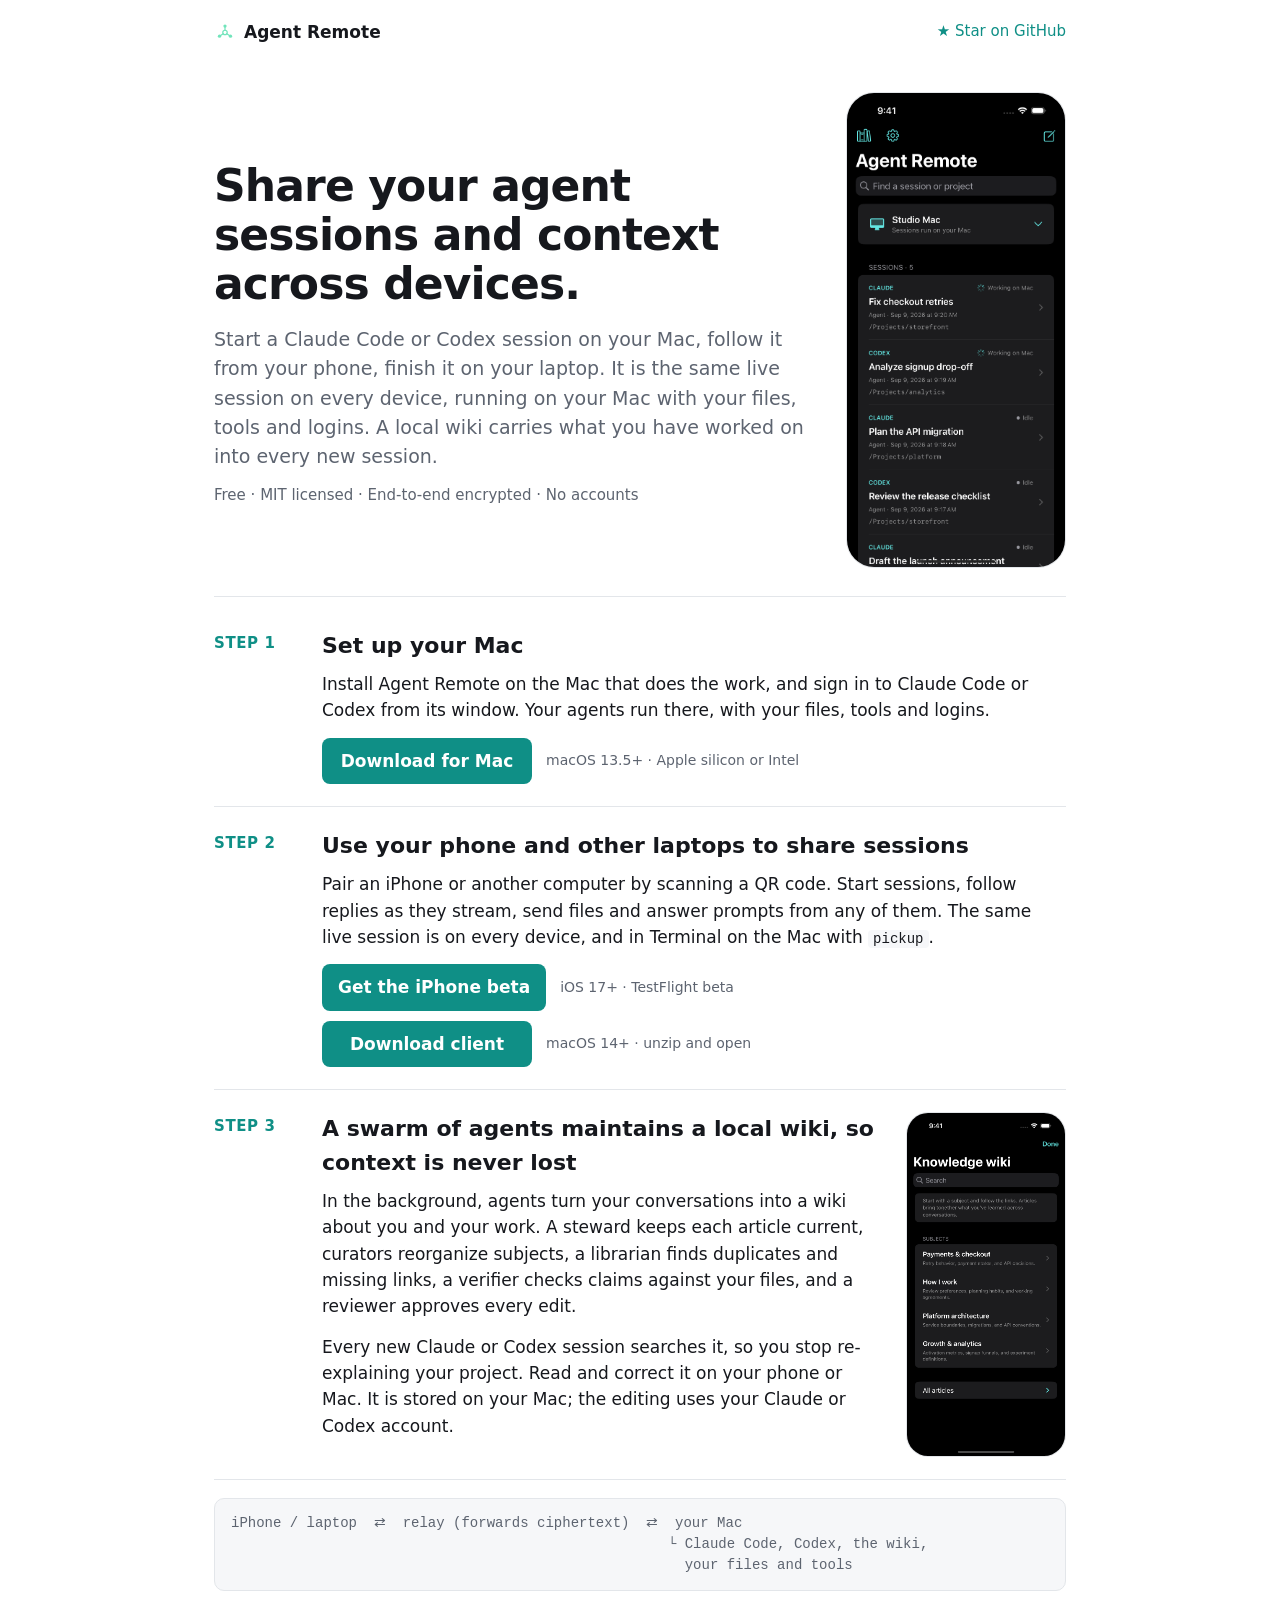
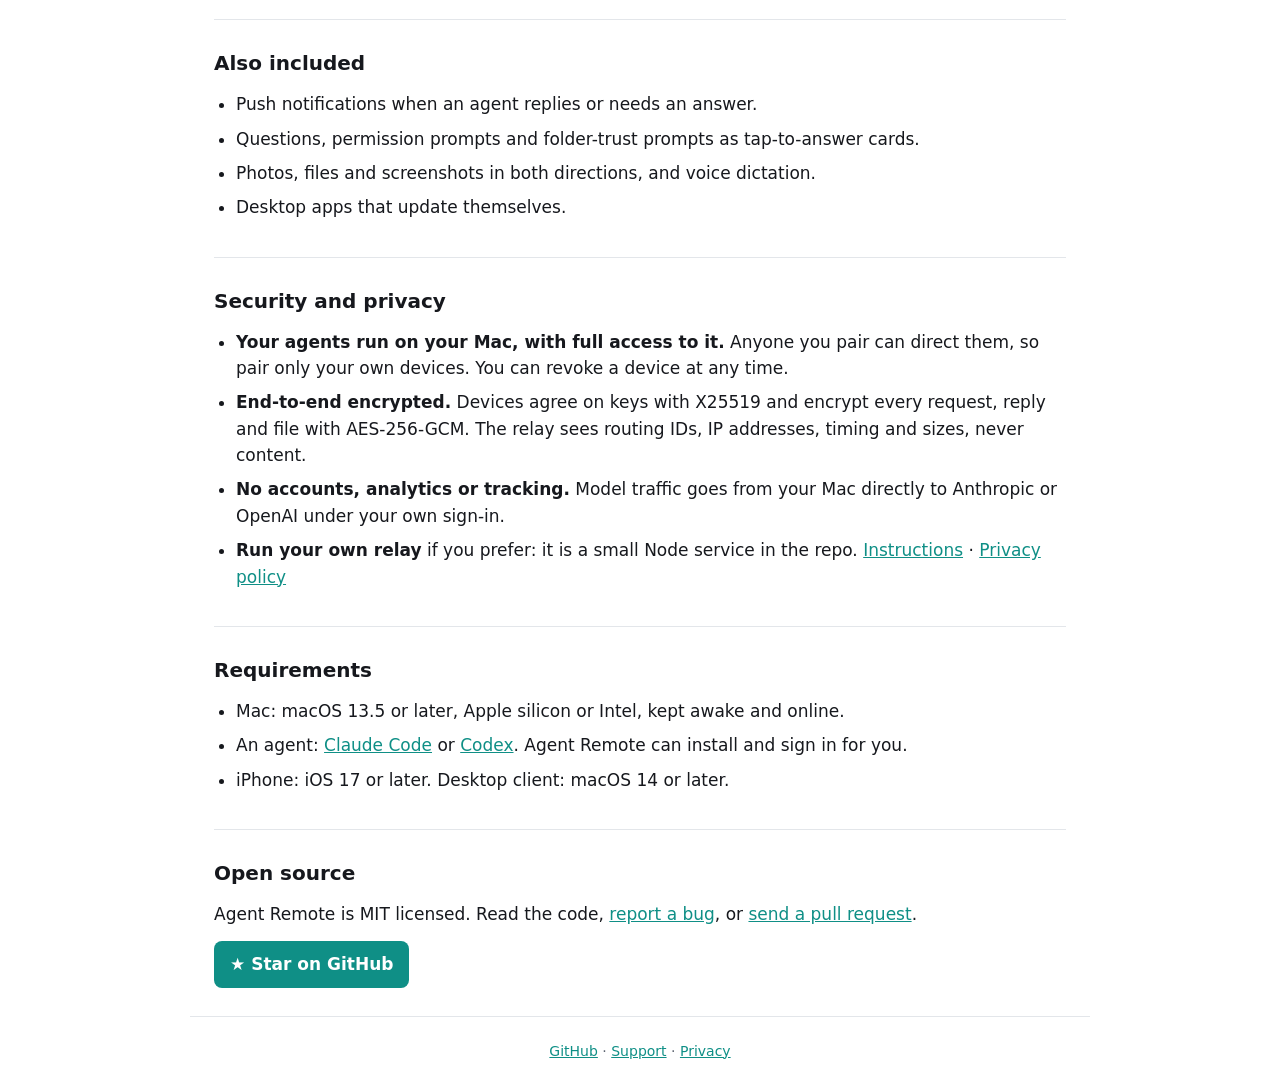
==== index.html @ 81bbe7b1 "Link Mac 0.8.7 (32) and Agent Remote Client build 35 (release v0.8.7)" ====
<!doctype html>
<html lang="en">
<head>
  <meta charset="utf-8">
  <meta name="viewport" content="width=device-width, initial-scale=1">
  <title>Agent Remote — share your agent sessions and context across devices</title>
  <meta name="description" content="Start a Claude Code or Codex session on your Mac and pick it up on your iPhone or another laptop. A local wiki carries context into every new session. Free, open source, end-to-end encrypted.">
  <meta property="og:title" content="Agent Remote">
  <meta property="og:description" content="Share your Claude Code and Codex sessions and context across devices.">
  <link rel="canonical" href="https://smatt989.github.io/agentremote-site/"><meta property="og:url" content="https://smatt989.github.io/agentremote-site/">
  <link rel="icon" href="assets/mark.svg" type="image/svg+xml">
  <link rel="stylesheet" href="home.css">
</head>
<body>
  <header class="top">
    <a class="brand" href="./"><img src="assets/mark.svg" alt="" width="22" height="22"> Agent Remote</a>
    <a class="star" href="https://github.com/smatt989/agentremote">★ Star on GitHub<span id="stars"></span></a>
  </header>

  <main>
    <section class="hero">
      <div>
        <h1>Share your agent sessions and context across devices.</h1>
        <p class="lead">Start a Claude Code or Codex session on your Mac, follow it from your phone, finish it on your laptop. It is the same live session on every device, running on your Mac with your files, tools and logins. A local wiki carries what you have worked on into every new session.</p>
        <p class="meta">Free · MIT licensed · End-to-end encrypted · No accounts</p>
      </div>
      <img class="shot" src="assets/screenshots/iphone-sessions.png" alt="The iPhone app listing Claude and Codex sessions running on a Mac" width="402" height="874">
    </section>

    <section id="download" class="steps" aria-label="How it works, in three steps">
      <div class="step">
        <div class="num">Step 1</div>
        <div class="body">
          <h2>Set up your Mac</h2>
          <p>Install Agent Remote on the Mac that does the work, and sign in to Claude Code or Codex from its window. Your agents run there, with your files, tools and logins.</p>
          <div class="actions"><a class="button primary" href="https://github.com/smatt989/agentremote-site/releases/download/v0.8.7/AgentRemote.dmg">Download for Mac</a><small>macOS 13.5+ · Apple silicon or Intel</small></div>
        </div>
      </div>
      <div class="step">
        <div class="num">Step 2</div>
        <div class="body">
          <h2>Use your phone and other laptops to share sessions</h2>
          <p>Pair an iPhone or another computer by scanning a QR code. Start sessions, follow replies as they stream, send files and answer prompts from any of them. The same live session is on every device, and in Terminal on the Mac with <code>pickup</code>.</p>
          <div class="actions"><a class="button primary" href="https://testflight.apple.com/join/FkZmTZ4D">Get the iPhone beta</a><small>iOS 17+ · TestFlight beta</small></div>
          <div class="actions"><a class="button primary" href="https://github.com/smatt989/agentremote-site/releases/download/v0.8.7/AgentRemoteClient.zip">Download client</a><small>macOS 14+ · unzip and open</small></div>
        </div>
      </div>
      <div class="step">
        <div class="num">Step 3</div>
        <div class="body with-shot">
          <div>
            <h2>A swarm of agents maintains a local wiki, so context is never lost</h2>
            <p>In the background, agents turn your conversations into a wiki about you and your work. A steward keeps each article current, curators reorganize subjects, a librarian finds duplicates and missing links, a verifier checks claims against your files, and a reviewer approves every edit.</p>
            <p>Every new Claude or Codex session searches it, so you stop re-explaining your project. Read and correct it on your phone or Mac. It is stored on your Mac; the editing uses your Claude or Codex account.</p>
          </div>
          <img class="shot small" src="assets/screenshots/iphone-knowledge.png" alt="The knowledge wiki on iPhone" width="402" height="874">
        </div>
      </div>
<pre class="diagram" aria-label="Your iPhone or laptop talks to your Mac through an encrypted relay">
iPhone / laptop  ⇄  relay (forwards ciphertext)  ⇄  your Mac
                                                    └ Claude Code, Codex, the wiki,
                                                      your files and tools</pre>
    </section>

    <section>
      <h2>Also included</h2>
      <ul class="features">
        <li>Push notifications when an agent replies or needs an answer.</li>
        <li>Questions, permission prompts and folder-trust prompts as tap-to-answer cards.</li>
        <li>Photos, files and screenshots in both directions, and voice dictation.</li>
        <li>Desktop apps that update themselves.</li>
      </ul>
    </section>

    <section>
      <h2>Security and privacy</h2>
      <ul class="features">
        <li><strong>Your agents run on your Mac, with full access to it.</strong> Anyone you pair can direct them, so pair only your own devices. You can revoke a device at any time.</li>
        <li><strong>End-to-end encrypted.</strong> Devices agree on keys with X25519 and encrypt every request, reply and file with AES-256-GCM. The relay sees routing IDs, IP addresses, timing and sizes, never content.</li>
        <li><strong>No accounts, analytics or tracking.</strong> Model traffic goes from your Mac directly to Anthropic or OpenAI under your own sign-in.</li>
        <li><strong>Run your own relay</strong> if you prefer: it is a small Node service in the repo. <a href="https://github.com/smatt989/agentremote/blob/main/docs/relay-deployment.md">Instructions</a> · <a href="privacy.html">Privacy policy</a></li>
      </ul>
    </section>

    <section>
      <h2>Requirements</h2>
      <ul class="features">
        <li>Mac: macOS 13.5 or later, Apple silicon or Intel, kept awake and online.</li>
        <li>An agent: <a href="https://docs.anthropic.com/en/docs/claude-code/overview">Claude Code</a> or <a href="https://github.com/openai/codex">Codex</a>. Agent Remote can install and sign in for you.</li>
        <li>iPhone: iOS 17 or later. Desktop client: macOS 14 or later.</li>
      </ul>
    </section>

    <section class="oss">
      <h2>Open source</h2>
      <p>Agent Remote is MIT licensed. Read the code, <a href="https://github.com/smatt989/agentremote/issues">report a bug</a>, or <a href="https://github.com/smatt989/agentremote/blob/main/CONTRIBUTING.md">send a pull request</a>.</p>
      <a class="button" href="https://github.com/smatt989/agentremote">★ Star on GitHub</a>
    </section>
  </main>

  <footer>
    <a href="https://github.com/smatt989/agentremote">GitHub</a> · <a href="support.html">Support</a> · <a href="privacy.html">Privacy</a>
  </footer>

  <script>
    // Star count from GitHub's public API; the page works the same without it.
    fetch('https://api.github.com/repos/smatt989/agentremote').then(r => r.ok ? r.json() : null).then(repo => {
      if (repo && Number.isFinite(repo.stargazers_count)) document.getElementById('stars').textContent = ' · ' + repo.stargazers_count.toLocaleString();
    }).catch(() => {});
  </script>
</body>
</html>
---- home.css ----
:root {
  --bg: #fff; --fg: #16181d; --muted: #5d6470; --line: #e3e6ea; --card: #f6f7f9; --accent: #0f8f86; --accent-fg: #fff;
  color-scheme: light dark;
}
@media (prefers-color-scheme: dark) {
  :root { --bg: #0e1013; --fg: #eceef1; --muted: #9aa1ac; --line: #262a31; --card: #171a1f; --accent: #3fd0c2; --accent-fg: #062522; }
}
* { box-sizing: border-box; }
body { margin: 0; background: var(--bg); color: var(--fg); font: 17px/1.55 -apple-system, BlinkMacSystemFont, "Segoe UI", system-ui, sans-serif; }
a { color: var(--accent); }
code, pre { font: 14px/1.5 ui-monospace, SFMono-Regular, Menlo, monospace; }
code { background: var(--card); padding: 1px 5px; border-radius: 4px; }

.top, main, footer { max-width: 900px; margin: 0 auto; padding: 0 24px; }
.top { display: flex; justify-content: space-between; align-items: center; height: 64px; }
.brand { display: flex; gap: 8px; align-items: center; color: var(--fg); font-weight: 600; text-decoration: none; }
.star { font-size: 15px; text-decoration: none; }

section { padding: 28px 0; border-top: 1px solid var(--line); }
section:first-child { border-top: 0; }
h1 { font-size: clamp(30px, 5vw, 44px); line-height: 1.12; letter-spacing: -0.02em; margin: 8px 0 16px; }
h2 { font-size: 20px; margin: 0 0 12px; }
.lead { font-size: 19px; color: var(--muted); margin: 0 0 12px; }
.meta { font-size: 15px; color: var(--muted); margin: 0; }

.hero { display: grid; grid-template-columns: 1fr 220px; gap: 40px; align-items: center; }
.shot { width: 220px; height: auto; border-radius: 28px; border: 1px solid var(--line); }
@media (max-width: 680px) { .hero { grid-template-columns: 1fr; } .shot { width: 180px; justify-self: center; } }

.step { display: grid; grid-template-columns: 88px 1fr; gap: 20px; padding: 22px 0; border-bottom: 1px solid var(--line); }
.step:first-child { padding-top: 4px; }
.num { font-weight: 700; color: var(--accent); font-size: 15px; text-transform: uppercase; letter-spacing: 0.04em; padding-top: 3px; }
.step h2 { font-size: 22px; margin: 0 0 8px; }
.step p { margin: 0 0 14px; }
.actions { display: flex; align-items: center; gap: 14px; flex-wrap: wrap; margin-top: 10px; }
.actions .button { min-width: 210px; }
.actions small { color: var(--muted); font-size: 14px; }
.with-shot { display: grid; grid-template-columns: 1fr 160px; gap: 28px; align-items: start; }
.shot.small { width: 160px; border-radius: 22px; }
@media (max-width: 600px) { .step { grid-template-columns: 1fr; gap: 6px; } .with-shot { grid-template-columns: 1fr; } .shot.small { justify-self: center; } }

.button { display: inline-block; text-align: center; padding: 10px 16px; border-radius: 8px; background: var(--accent); color: var(--accent-fg); font-weight: 600; text-decoration: none; }
.unavailable { color: var(--muted); font-size: 15px; }

.features { margin: 0; padding-left: 22px; }
.features li { margin: 8px 0; }
.features { list-style: disc; }
.diagram { background: var(--card); border: 1px solid var(--line); border-radius: 10px; padding: 14px 16px; overflow-x: auto; margin: 18px 0 0; color: var(--muted); }

.oss p { margin: 0 0 14px; }
footer { padding: 24px; border-top: 1px solid var(--line); color: var(--muted); font-size: 14px; text-align: center; }
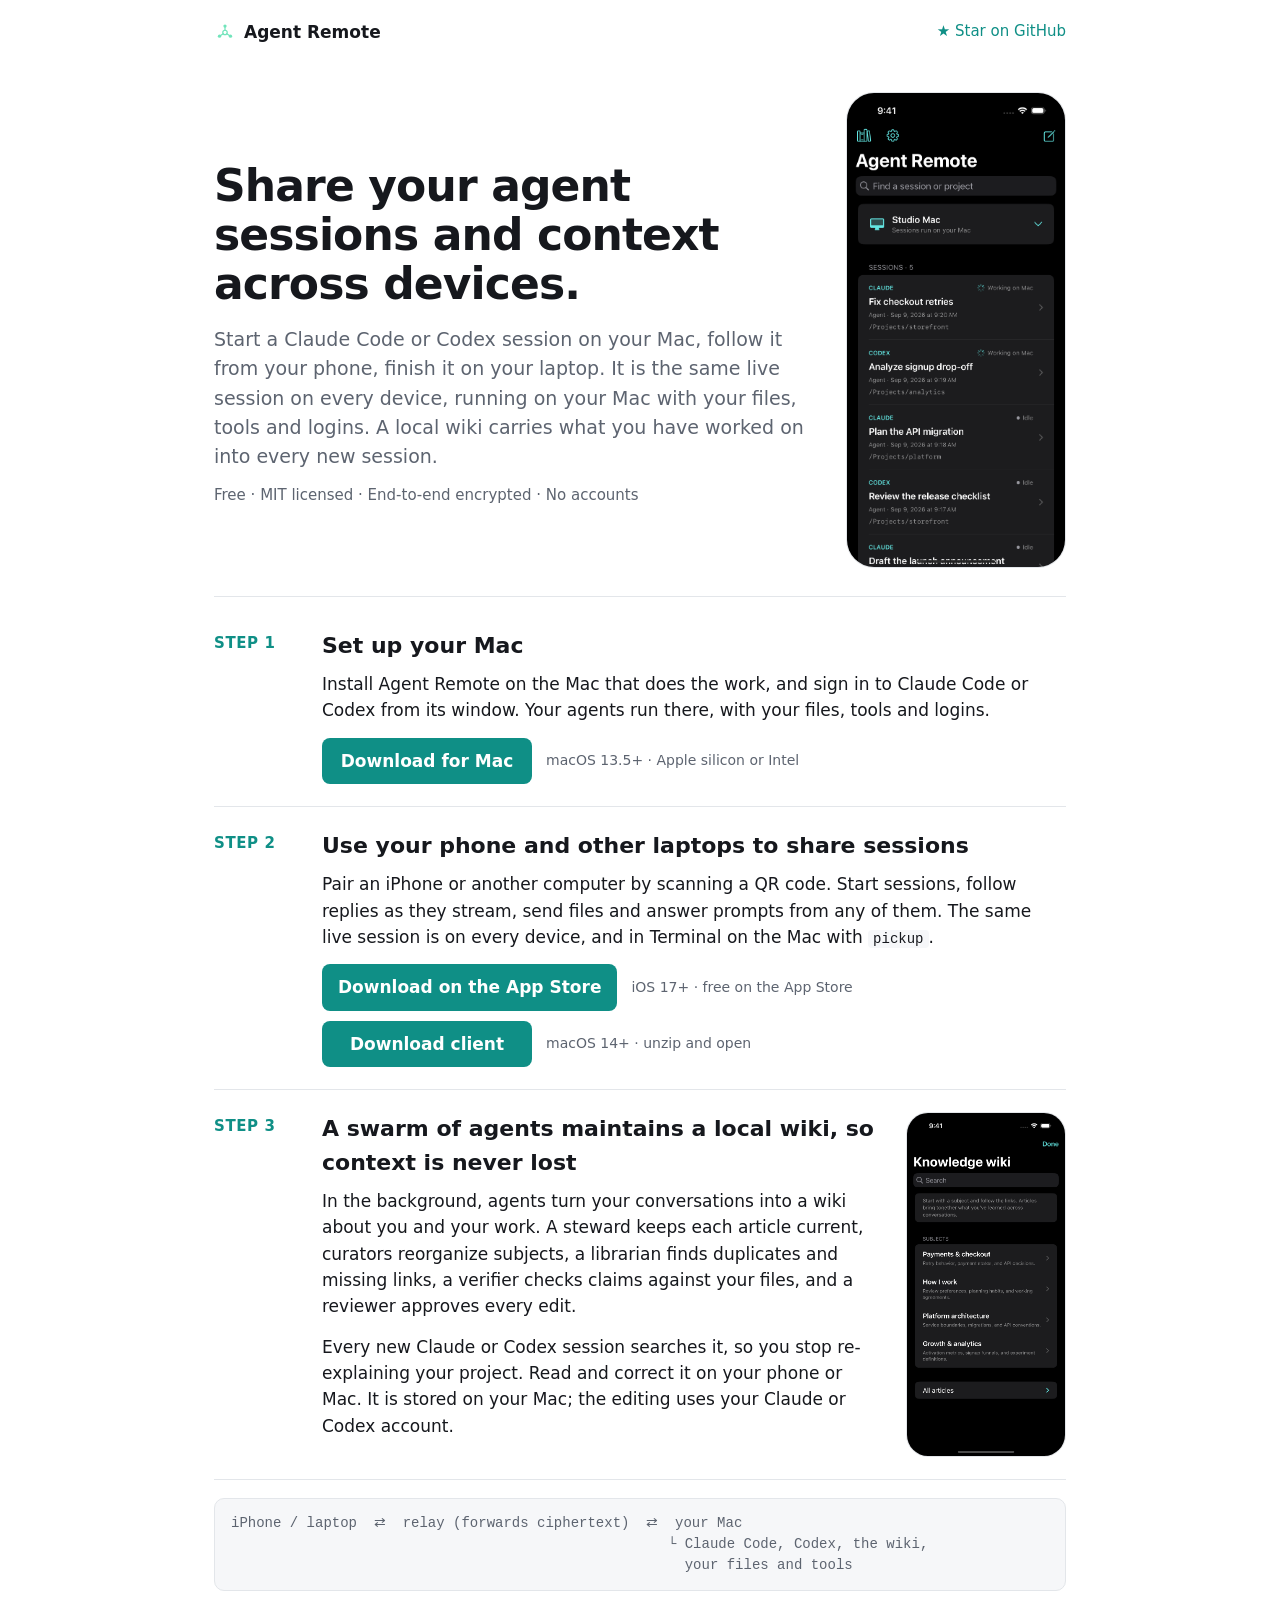
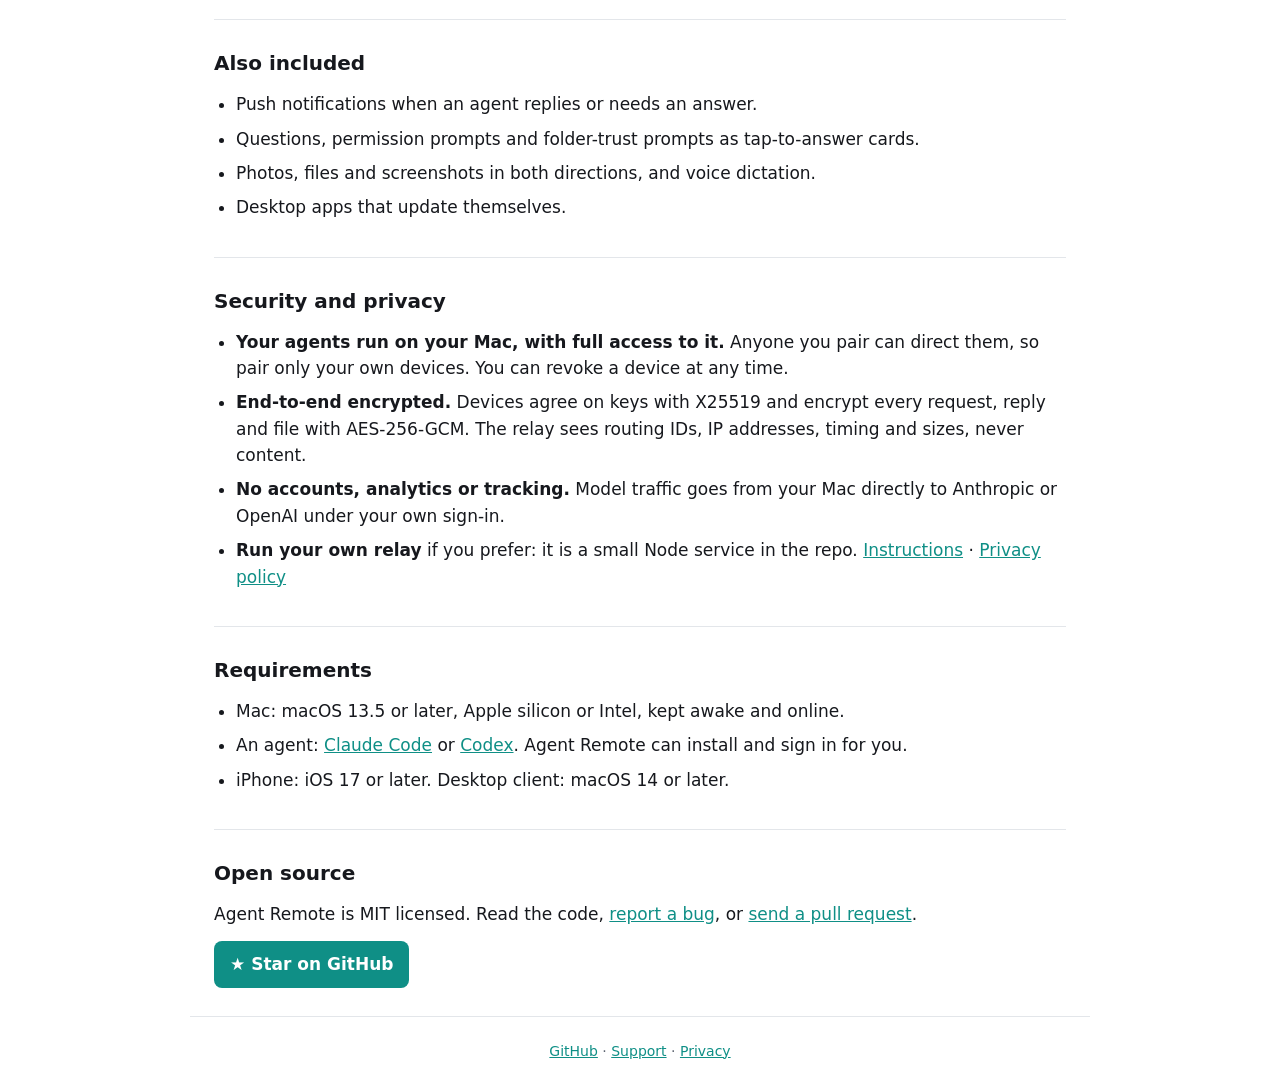
==== commit 28aeccde: "Link the iPhone app on the App Store" ====
--- a/index.html
+++ b/index.html
@@ -41,7 +41,7 @@
         <div class="body">
           <h2>Use your phone and other laptops to share sessions</h2>
           <p>Pair an iPhone or another computer by scanning a QR code. Start sessions, follow replies as they stream, send files and answer prompts from any of them. The same live session is on every device, and in Terminal on the Mac with <code>pickup</code>.</p>
-          <div class="actions"><a class="button primary" href="https://testflight.apple.com/join/FkZmTZ4D">Get the iPhone beta</a><small>iOS 17+ · TestFlight beta</small></div>
+          <div class="actions"><a class="button primary" href="https://apps.apple.com/app/id6810881039">Download on the App Store</a><small>iOS 17+ · free on the App Store</small></div>
           <div class="actions"><a class="button primary" href="https://github.com/smatt989/agentremote-site/releases/download/v0.8.7/AgentRemoteClient.zip">Download client</a><small>macOS 14+ · unzip and open</small></div>
         </div>
       </div>
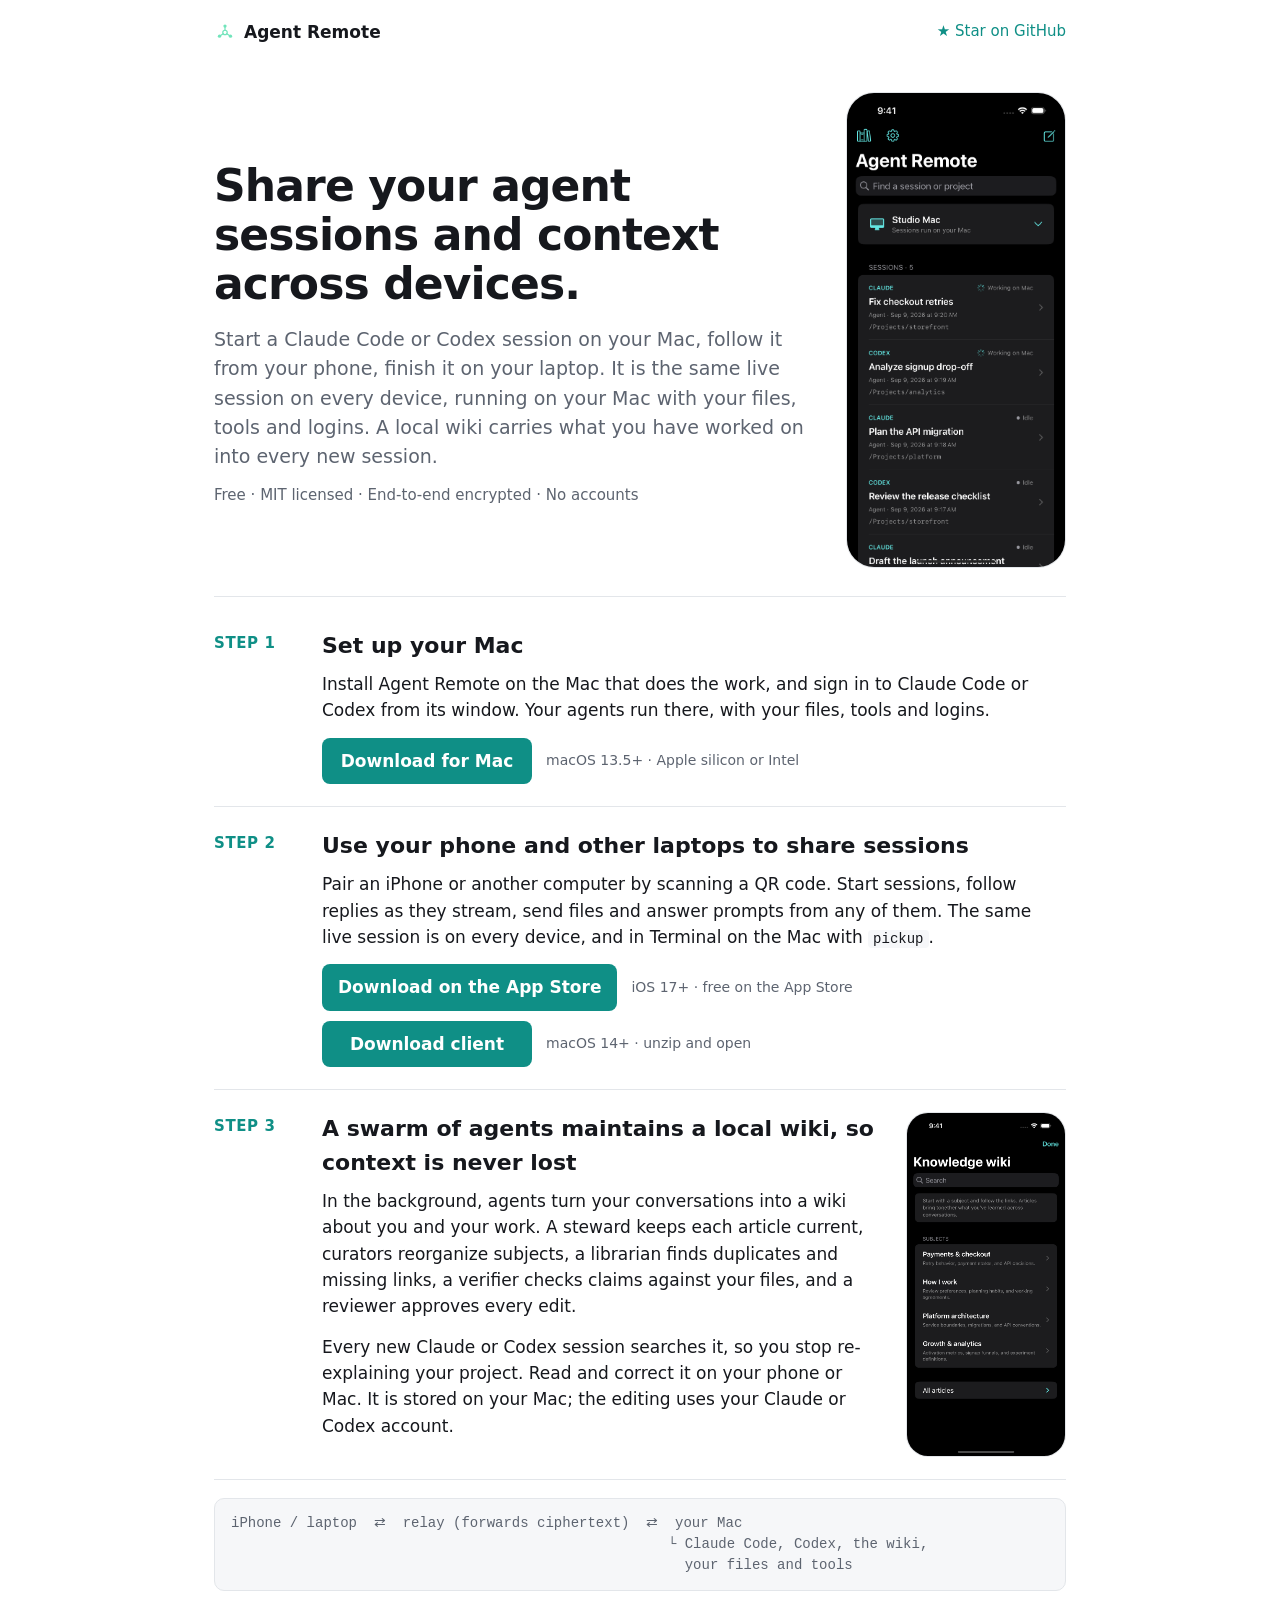
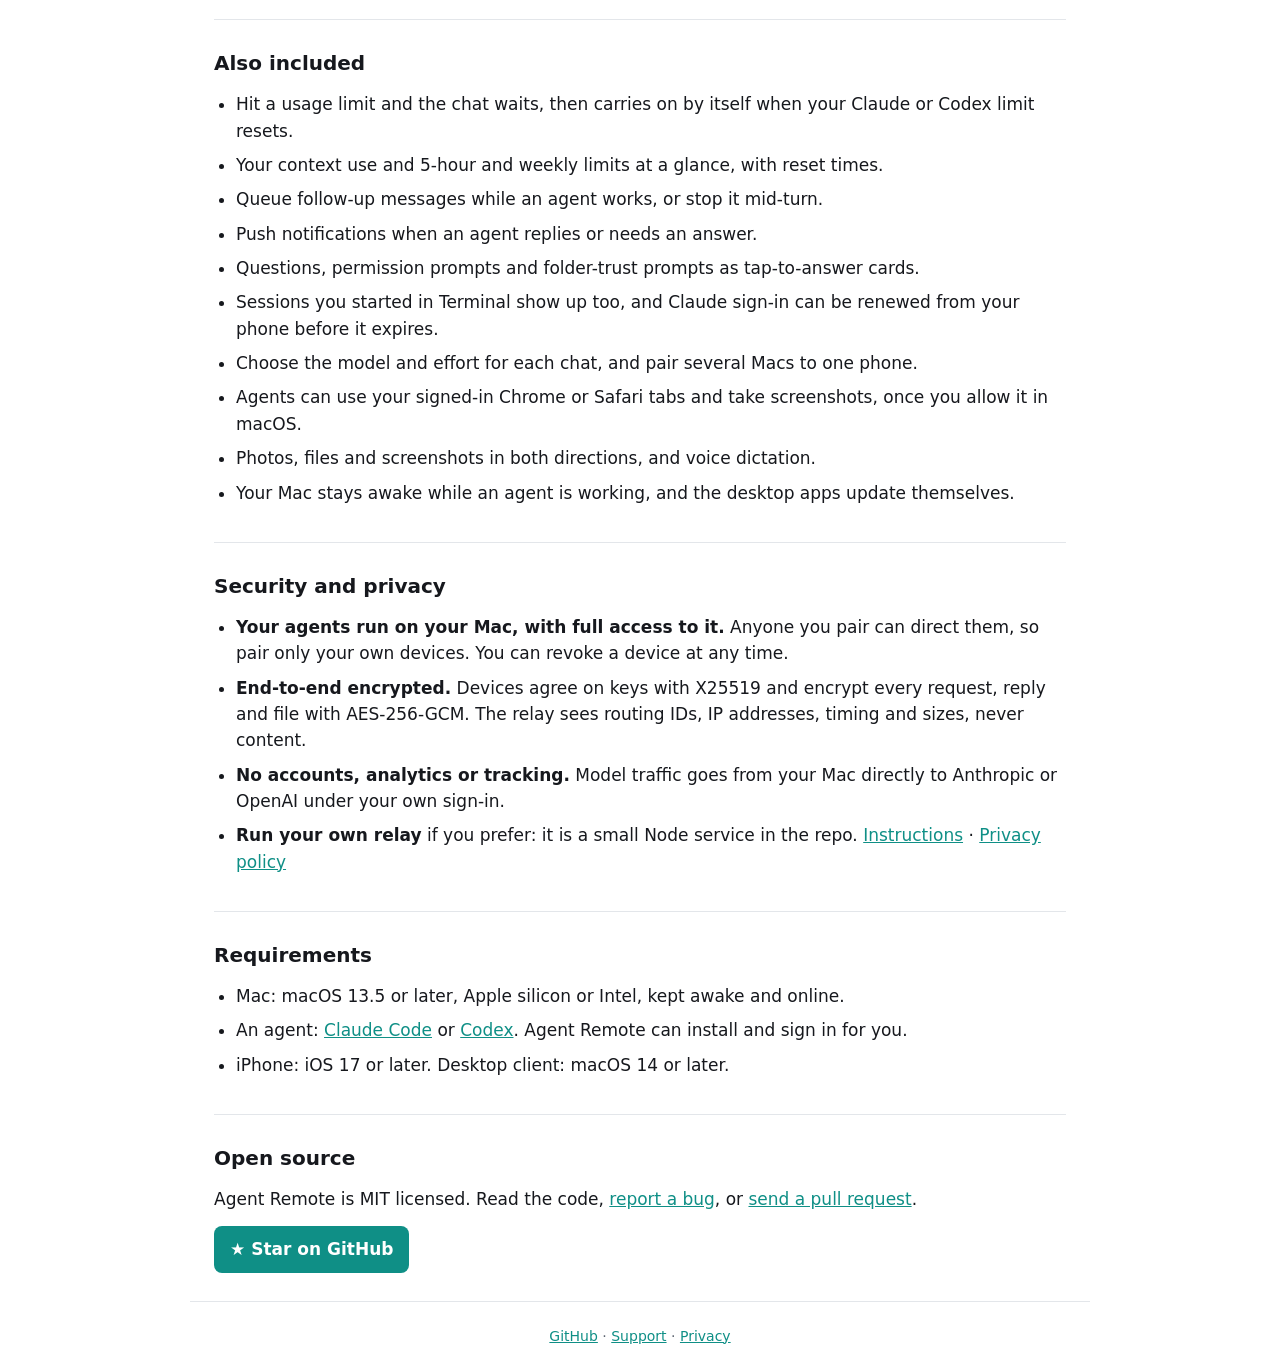
==== commit cdbd061d: "List more features" ====
--- a/index.html
+++ b/index.html
@@ -65,10 +65,16 @@
     <section>
       <h2>Also included</h2>
       <ul class="features">
+        <li>Hit a usage limit and the chat waits, then carries on by itself when your Claude or Codex limit resets.</li>
+        <li>Your context use and 5-hour and weekly limits at a glance, with reset times.</li>
+        <li>Queue follow-up messages while an agent works, or stop it mid-turn.</li>
         <li>Push notifications when an agent replies or needs an answer.</li>
         <li>Questions, permission prompts and folder-trust prompts as tap-to-answer cards.</li>
+        <li>Sessions you started in Terminal show up too, and Claude sign-in can be renewed from your phone before it expires.</li>
+        <li>Choose the model and effort for each chat, and pair several Macs to one phone.</li>
+        <li>Agents can use your signed-in Chrome or Safari tabs and take screenshots, once you allow it in macOS.</li>
         <li>Photos, files and screenshots in both directions, and voice dictation.</li>
-        <li>Desktop apps that update themselves.</li>
+        <li>Your Mac stays awake while an agent is working, and the desktop apps update themselves.</li>
       </ul>
     </section>
 
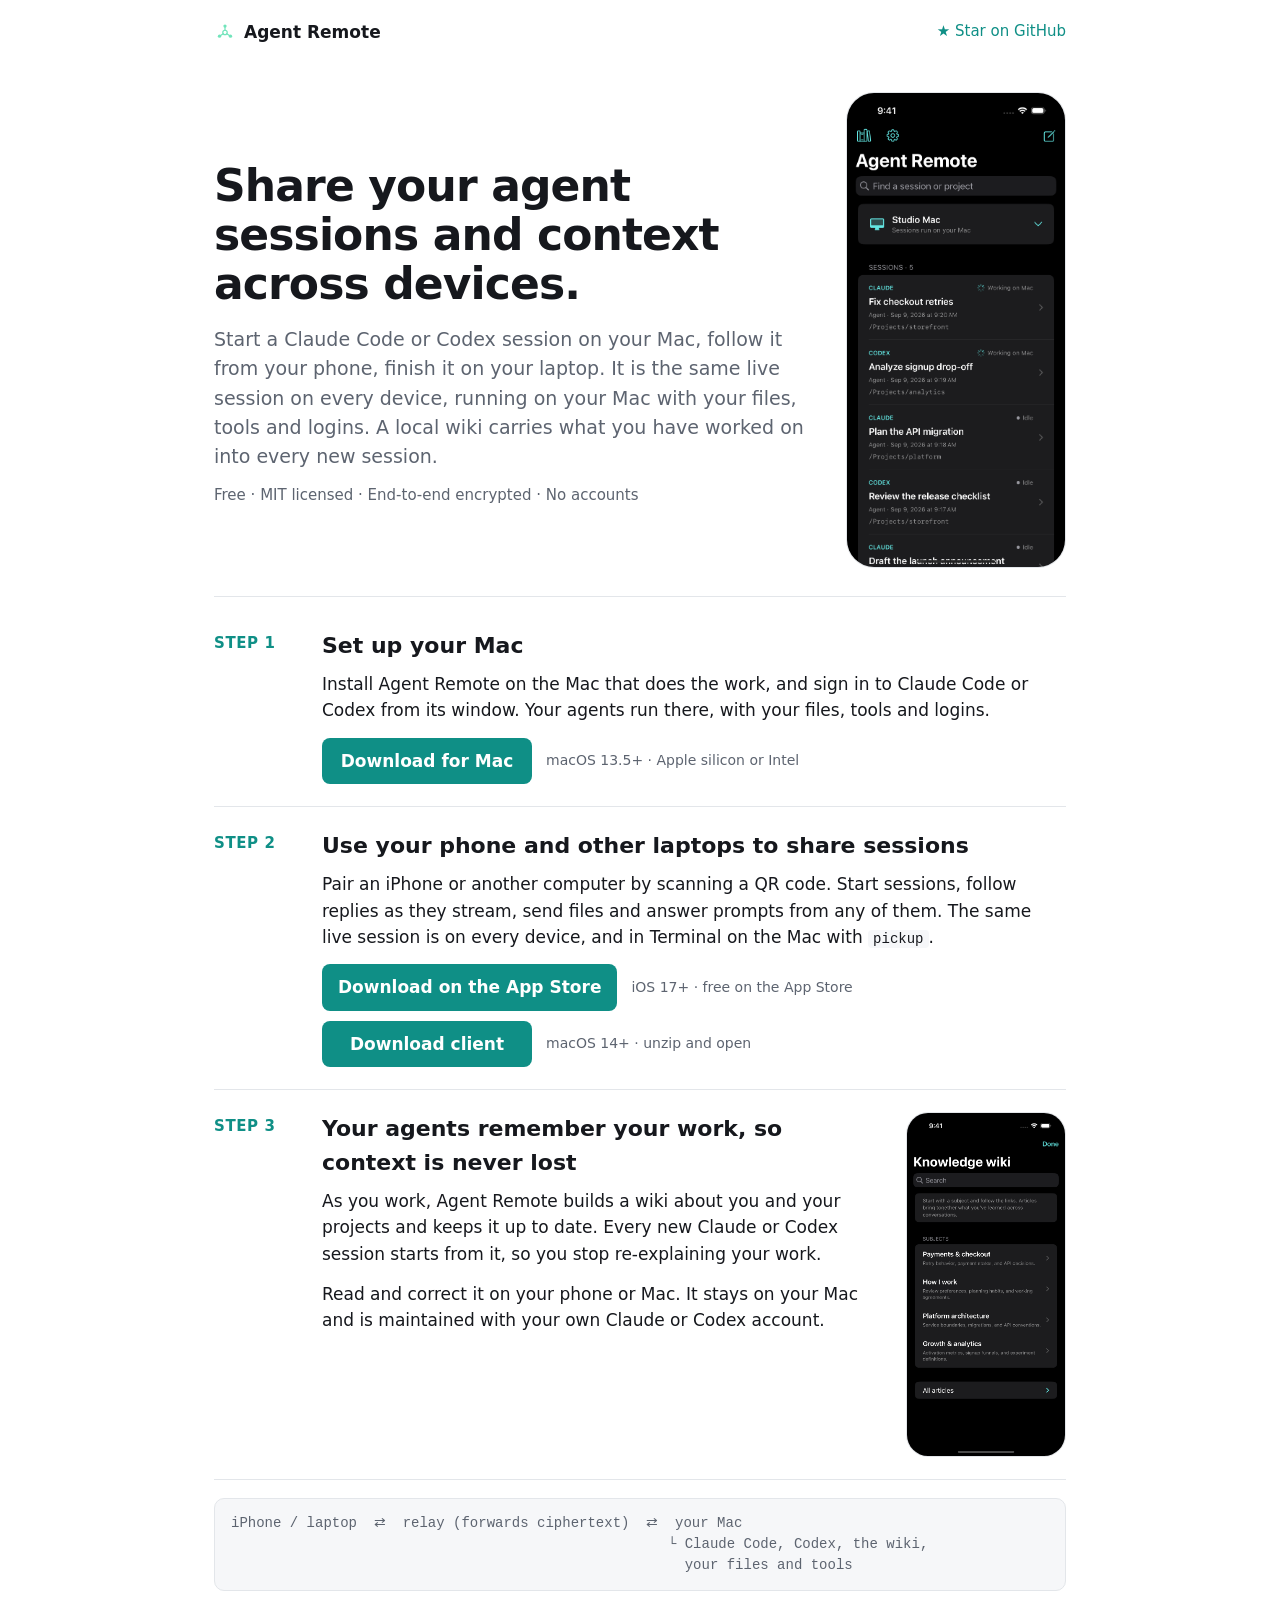
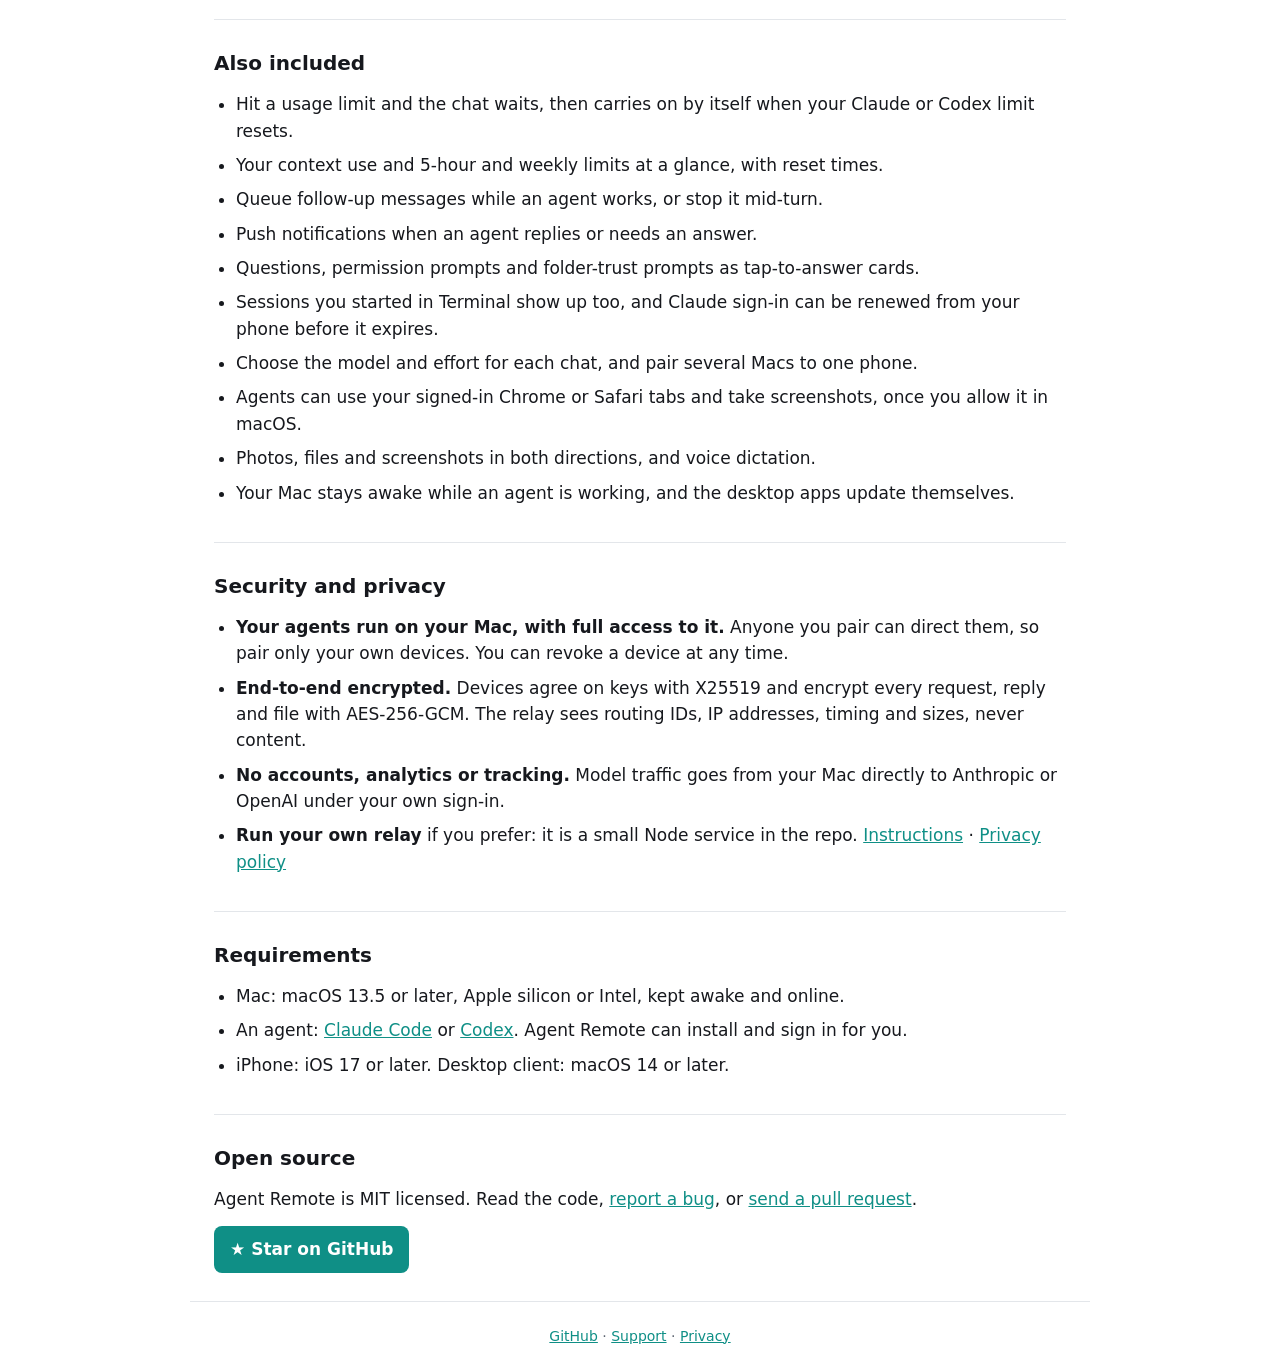
==== commit a4908e80: "Simpler wiki description" ====
--- a/index.html
+++ b/index.html
@@ -49,9 +49,9 @@
         <div class="num">Step 3</div>
         <div class="body with-shot">
           <div>
-            <h2>A swarm of agents maintains a local wiki, so context is never lost</h2>
-            <p>In the background, agents turn your conversations into a wiki about you and your work. A steward keeps each article current, curators reorganize subjects, a librarian finds duplicates and missing links, a verifier checks claims against your files, and a reviewer approves every edit.</p>
-            <p>Every new Claude or Codex session searches it, so you stop re-explaining your project. Read and correct it on your phone or Mac. It is stored on your Mac; the editing uses your Claude or Codex account.</p>
+            <h2>Your agents remember your work, so context is never lost</h2>
+            <p>As you work, Agent Remote builds a wiki about you and your projects and keeps it up to date. Every new Claude or Codex session starts from it, so you stop re-explaining your work.</p>
+            <p>Read and correct it on your phone or Mac. It stays on your Mac and is maintained with your own Claude or Codex account.</p>
           </div>
           <img class="shot small" src="assets/screenshots/iphone-knowledge.png" alt="The knowledge wiki on iPhone" width="402" height="874">
         </div>
